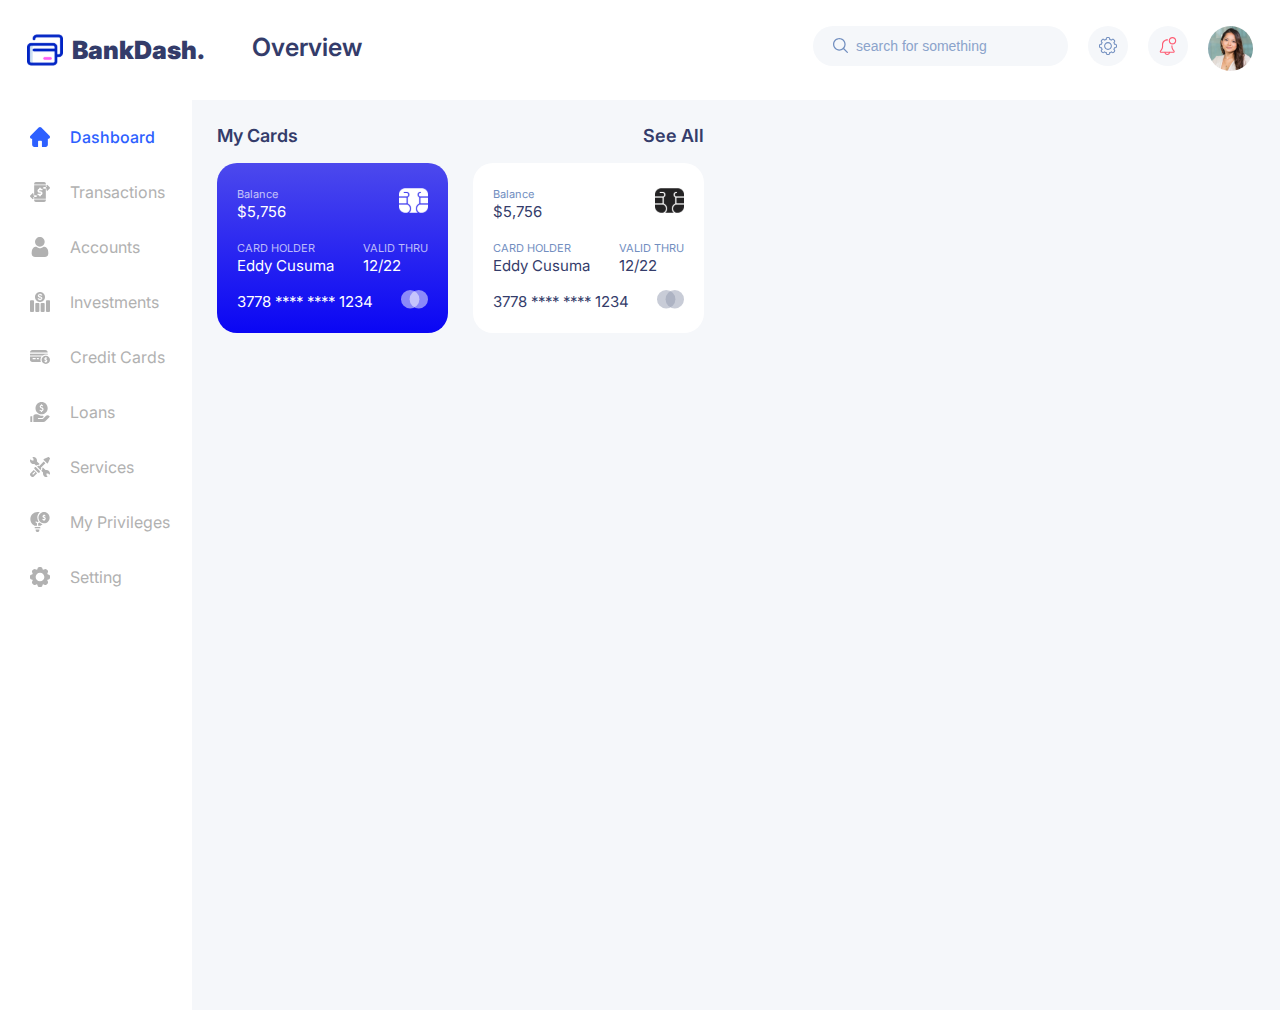
==== Transactions.html @ c6893254 "repeat: transcation ubdate" ====
<!DOCTYPE html>
<html lang="en">
<head>
    <link rel="preconnect" href="https://fonts.googleapis.com">
    <link rel="preconnect" href="https://fonts.gstatic.com" crossorigin>
    <link href="https://fonts.googleapis.com/css2?family=Inter:wght@100;200;400;500;600;700;800&family=Mulish:wght@200&display=swap" rel="stylesheet">
    <meta charset="UTF-8">
    <meta name="viewport" content="width=device-width, initial-scale=1.0">
    <title>Document</title>
    <link rel="stylesheet" href="index.css"/>
</head>
<body>
    <header>
        <section class="section-header">
            <div class="header">
                <div class="logo"><img src="./images/bangdashlogo.svg" alt="logo">BankDash.</div>
                <div>Overview</div>
            </div>
            <div class="header-group">
                <div class="search">
                    <div><img src="./images/micro-logo.svg" alt="micro"/><input type="search" value="search for something"/></div>
                </div>
                <div class="ellipse">
                    <div><a href="#"><img src="./images/settings.svg" alt="setting"/></a> </div>
                </div>
                <div class="ellipse">
                    <div><a href="#"><img src="./images/notification.svg" alt="notivication"/></a> </div>
                </div>
                <div class="women-image"><img src="./images/pexels-christina-morillo-1181690 1.png"/></div>
            </div>
        </section>
    </header>
    <section class="main-display">
        <aside class="navbar">
            <div><a href="#"><img src="./images/home 2.svg"/>Dashboard</a></div>
            <div class="menu-logo"><a href="./Transactions.html"><img src="./images/1.svg"/>Transactions</a></div>
            <div class="menu-logo"><a href="#"><img src="./images/2.svg"/>Accounts</a></div>
            <div class="menu-logo"><a href="#"><img src="./images/3.svg"/>Investments</a></div>
            <div class="menu-logo"><a href="#"><img src="./images/4.svg"/>Credit Cards</a></div>
            <div class="menu-logo"><a href="#"><img src="./images/r5.svg"/>Loans</a></div>
            <div class="menu-logo"><a href="#"><img src="./images/r6.svg"/>Services</a></div>
            <div class="menu-logo"><a href="#"><img src="./images/r7.svg"/>My Privileges</a></div>
            <div class="menu-logo"><a href="#"><img src="./images/8.svg"/>Setting</a></div>
        </aside>
        <div class="dash-board">
            <div class="dash-board__galery">
                <div class="dash-board__galery__box">
                    <div class="dash-board__galery__box__cards">
                        <div class="dash-board__galery__box__cards__name">
                            <div class="font-style">My Cards</div>
                            <div class="font-style">See All</div> 
                        </div>
                        <div class="dash-board__galery__box__cards__card">  
                            <div class="dash-board__galery__box__cards blue-card">
                                <div class="dash-board__galery__box__cards__decoration">
                                    <div class="card-text"><span class="small-text">Balance</span></br>$5,756</div>
                                    <div><img src="./images/Chip_Card.svg" alt="chip-card"/></div>
                                </div>
                                <div class="dash-board__galery__box__cards__decoration">
                                    <div class="card-text"><span class="small-text">CARD HOLDER</span><br />Eddy Cusuma</div>
                                    <div class="card-text"><span class="small-text">VALID THRU</span><br />12/22</div>
                                </div>
                                <div class="dash-board__galery__box__cards__decoration">
                                    <div class="card-text">3778 **** **** 1234</div>
                                    <div><img src="./images/gray-box.svg"/></div>
                                </div>
                            </div>

                            <div class="dash-board__galery__box__cards white-card">
                                <div class="dash-board__galery__box__cards__decoration">
                                    <div class="card-text-two"><span class="small-text-two">Balance</span></br>$5,756</div>
                                    <div><img src="./images/Chip_Card-black.svg" alt="chip-card"/></div>
                                </div>
                                <div class="dash-board__galery__box__cards__decoration">
                                    <div class="card-text-two"><span class="small-text-two">CARD HOLDER</span><br />Eddy Cusuma</div>
                                    <div class="card-text-two"><span class="small-text-two">VALID THRU</span><br />12/22</div>
                                </div>
                                <div class="dash-board__galery__box__cards__decoration">
                                    <div class="card-text-two">3778 **** **** 1234</div>
                                    <div><img src="./images/gray-box2.svg"/></div>
                                </div>
                            </div>
                        </div>
                    </div>
                </div>
    </section>
---- index.css ----
* {
    padding: 0;
    margin: 0;
    box-sizing: border-box;
}
/* general commands */
html {
    font-family: 'Inter', sans-serif;
    
}
.green-text {
    color: #41D4A8;
}
.dash-board__deposit__box__inside .blue-logo {
    background-color: #E7EDFF;
    background-image: url("./images/deposit-logo2.svg");
}
.dash-board__deposit__box__inside .green-logo {
    background-color: #DCFAF8;
    background-image: url("./images/deposit-logo3.svg");
}
.font-style {
    font-weight: 600;
    color: #343C6A;
    font-size: 18px;
    
}
.small-text-two {
    font-size: 11px;
    font-weight: 400;
    color: #718EBF;
}

.card-text-two {
    color: #343C6A;
    font-size: 15px;
}
.small-text {
    font-size: 11px;
    font-weight: 400;
    color: rgba(255, 255, 255, 0.7);
}
.card-text {
    color: #FFF;
    font-size: 15px;
}
.deposit-logo {
    width: 40px;
    height: 40px;
    border-radius: 50%;
}

/* section header */
.section-header {
    width: 100%;
    height: 100px;
    display: flex;
    align-items: center;
    justify-content: space-between;
    padding-left: 27px;
    padding-right: 27px;
    flex-wrap: wrap;
    
}
.header {
    display: flex;
    gap: 47px;
}
.header .logo {
    font-size: 25px;
    color: #343C6A;
    font-weight: 900;
    display: flex;
    align-items: center;
    gap: 9px;
}
.header div {
    color: #343C6A;
    font-weight: 600;
    font-size: 25px;

}
.header-group {
    display: flex;
    gap: 20px;
}
.search {
    width: 255px;
    height: 40px;
    border-radius: 40px;
    padding-left: 20px;
    background-color: #F5F7FA;
    display: flex;
    align-items: center;
    color: #8BA3CB;
}
.search div {
    display: flex;
    align-items: center;
    gap: 7px;
}
.search div input {
    border: none;
    background-color: #F5F7FA;
    color: #8BA3CB;
    font-size: 14px;
    font-weight: 500;
}
.ellipse {
    width: 40px;
    height: 40px;
    border-radius: 50%;
    background-color: #F5F7FA;
    display: flex;
    align-items: center;
    justify-content: center;
}
.ellipse div img {
    display: flex;
    align-items: center;
    justify-content: center;
}
.women-image img {
    border-radius: 50%; 
}
/* section navbar  */
.main-display {
    display: flex;
    background-color: #F5F7FA;
}
.navbar {
    width: 230px;
    display: flex;
    flex-direction: column;
    justify-items: center;
    gap: 35px;
    padding-left: 30px;
    background-color: white;
}
.navbar div:nth-child(1) a {
    margin-top: 27px;
    color: #2D60FF;
    font-weight: 500;
    text-decoration: none;
    display: flex;
    align-items: center;
    gap: 20px;
}
.menu-logo a {
    display: flex;
    align-items: center;
    text-decoration: none;
    gap: 20px;
    color: #B1B1B1;
}
.dash-board {
    width: 100%;
    height: 860px;
    background-color: #F5F7FA;
    margin: 25px;
    display: flex;
    flex-direction: column;
}
.dash-board__galery {
    display: flex;
    justify-content: space-between;
    flex-wrap: wrap;
}
.dash-board__galery__box {
    display: flex;
}
.dash-board__galery__box__cards {
    display: flex;
    flex-direction: column;
    flex-wrap: wrap;
    justify-content: space-between;
    width: 487px;
    height: 208px;   
}
.dash-board__galery__box__cards__name {
    display: flex;
    justify-content: space-between;
}
.dash-board__galery__box__cards__card {
    display: flex;
    justify-content: space-between;
    flex-wrap: wrap;
    
}
/* general commands */
.blue-card {
    width: 231px;
    height: 170px;
    background: linear-gradient(#4C49ED,#0A06F4);
    border-radius: 20px;
    padding: 20px;
}
.white-card {
    width: 231px;
    height: 170px;
    background-color: #FFFFFF;
    border-radius: 20px;
    padding: 20px; 
}
.dash-board__galery__box__cards__decoration {
    display: flex;
    justify-content: space-between;
    align-items: center;

}
.dash-board__galery__box__cards__decoration div {
    font-size: 15px;
}
.dash-board__deposit {
    width: 255px;
    height: 210px;
    background-color: #F5F7FA;
    display: flex;
    flex-direction: column;
    justify-content: space-between; 
     
}
.dash-board__deposit__box {
    width: 100%;
    height: 170px;
    border-radius: 20px;
    background-color: white;
    padding: 15px;
    display: flex;
    flex-direction: column;
    gap: 12px;
}
.deposit-logo {
    background-color: #FFF5D9;
    background-image: url("./images/deposit-logo1.svg");
    background-repeat: no-repeat;
    background-position: center;

}
.dash-board__deposit__box__inside {
    display: flex;
    align-items: center;
    gap: 8px;
    
}
.small-text-deposit {
    font-size: 13px;
    font-weight: 500;
    
}
.small-text-deposit span {
    font-size: 12px;
    color: #718EBF;
    font-weight: 400;
}
.small-text-deposit__red {
    font-size: 13px;
    color: #FF4B4A;
    font-weight: 500;
    margin-left: 10px;
    
}
.dash-board__deposit__box__inside .green-text {
    color: #41D4A8;

}
.dash-board__deposit__box__inside .blue-background-logo {
    background-color: #FFF5D9;
    background-image: url("./images/deposit-logo2.svg");
    background-repeat: no-repeat;
    background-position: center; 
}
.dash-board__activity {
    width: 490px;
    height: 300px;
    display: flex;
    flex-direction: column;
    justify-content: space-between;
}
.dash-board__activity .font-style {
    margin: 0;
    font-size: 18px;
    font-weight: 600;
}
.dash-board__activity__statistic {
    background-color: white;
}
.dash-board__activity-statistic-box {
    background-color: white;
    border-radius: 20px;
    width: 100%;
    height: 261px;
    padding: 20px;
    display: flex;
    flex-direction: column;
    align-content: space-between;
}
.dash-board__activity-statistic-box__bulet {
    display: flex;
    flex-direction: row-reverse;
    gap: 25px;
}
.dash-board__activity-statistic-box__bulet .small-text {
    display: flex;
    align-items: center;
    color: #718EBF;
    font-size: 13px;
    gap: 10px;
}
.dash-board__activity-statistic-box__bulet .small-text div {
    width: 12px;
    height: 12px;
    border-radius: 50px;
    background-color: #16DBCC;
    display: flex;
    gap: 10px;
}
#small-bulet {
    background-color: #FF82AC;
}
.Expense-Statistics {
    width: 255px;
    height: 300px;
    display: flex;
    gap: 16px;
    flex-direction: column;
}
.dash-board-activity-and-expensive {
    display: flex;
    justify-content: space-between;
    margin-top: 20px;
    flex-wrap: wrap;
}
.investment {
    width: 100%;
    height: 260px;
    margin-top: 3px;
    background-color: white;
    border-radius: 20px;
    display: flex;
    align-items: center;
    justify-content: center;
}
.conteiner {
    display: flex;
    margin-top: 16px;
    justify-content: space-between;
}
.quick-transfer {
    background-color: white;
    width: 305px;
    height: 220px;
    border-radius: 20px;
    padding: 15px;
    display: flex;
    flex-direction: column;
    align-items: center;
    justify-content: space-between;
}
.conteiner-item-list {
    margin-top: 15px;
    display: flex;
    gap: 15px;
    justify-content: flex-start;
}
.isari {
    width: 40px;
    height: 40px;
    border-radius: 40px;
    box-shadow: 5px 5px 18px -2px rgba(231, 228, 232, 0.80);
    display: flex;
    align-items: center;
    justify-content: center;
}
.conteiner-item-isari {
    height: 93px;
    display: flex;
    align-items: center;
    justify-content: center;
}
.conteiner-item {
    width: 60px;
    height: 93px;
    display: flex;
    flex-direction: column;
    align-items: center;
    justify-content: space-between;
}
.font-style-2 {
    font-size: 12px;
    font-weight: 400;
}
.gray-font-style {
    font-size: 12px;
    font-weight: 400;
    color: #718EBF;
}
.conteiner-item-gap {
    display: flex;
    flex-direction: column;
    align-items: center;
}
.conteiner-names-item {
    display: flex;
    justify-content: space-between;
}
.conteiner-names-item .font-style {
    margin-top: 15px;
}
.write-amount {
    width: 265px;
    height: 40px;
    border-radius: 20px;
    display: flex;
    align-items: center;
    justify-content: space-between;
}
.send-item {
    width: 168px;
    height: 100%;
    border-radius: 20px;
    padding-left: 13px;
    background-color: #EDF1F7;
    display: flex;
    align-items: center;
    justify-content: space-between;
}
.button-send {
    background-color: #1814F3;
    border-radius: 50px;
    width: 100px;
    height: 40px;
    display: flex;
    align-items: center;
    justify-content: center;
    gap: 9px;
}
.white-font-style {
    font-size: 13px;
    color: white;
    font-weight: 500;
}
.balance-history {
    width:  423px;
    height: 220px;
    border-radius: 20px;
}
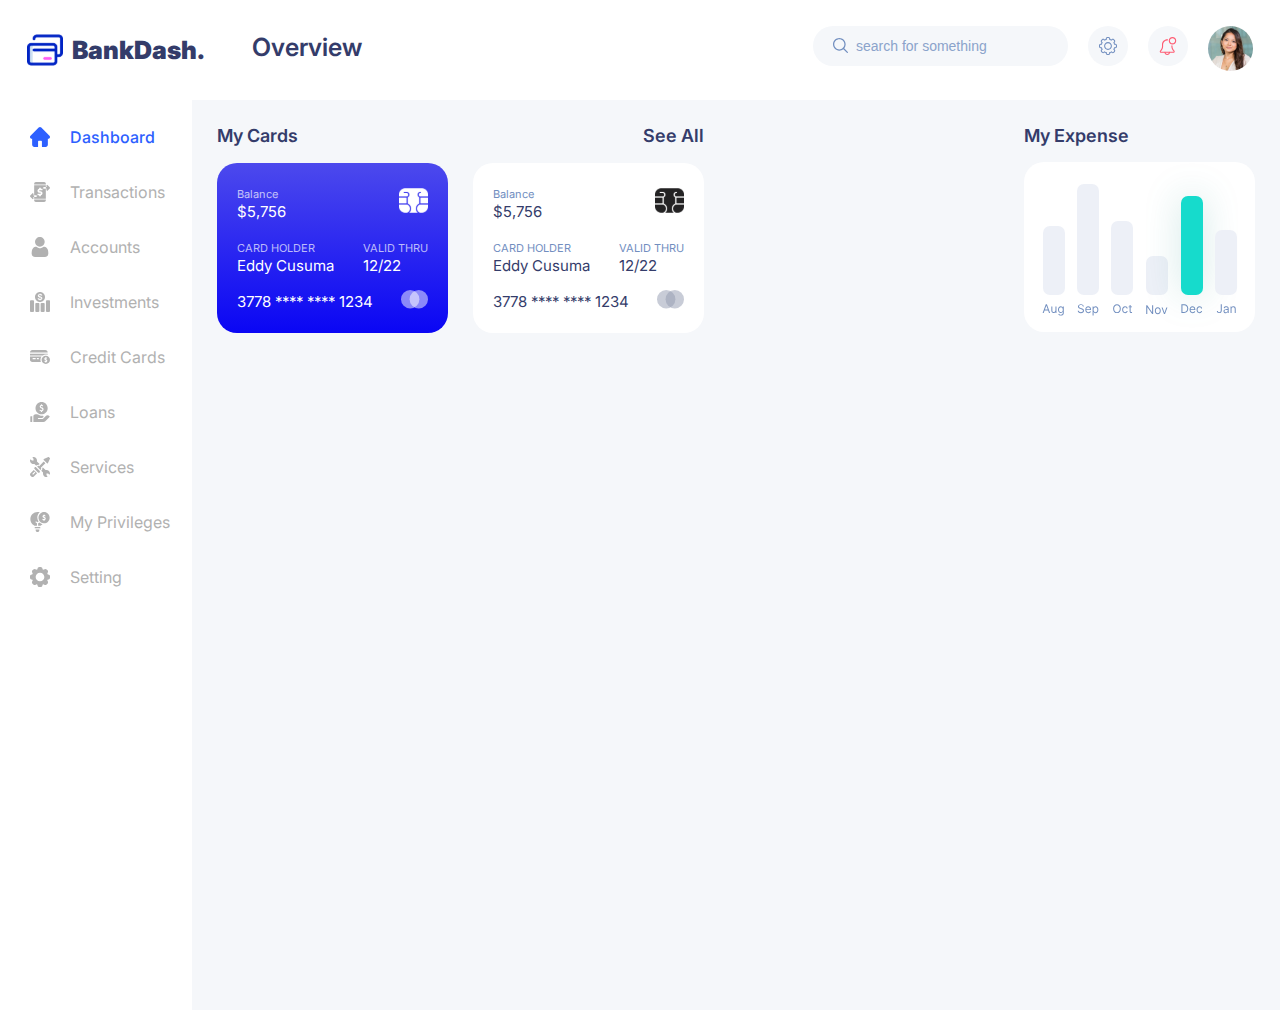
==== commit bd7f2c59: "repeat:  another section" ====
--- a/Transactions.html
+++ b/Transactions.html
@@ -33,7 +33,7 @@
     <section class="main-display">
         <aside class="navbar">
             <div><a href="#"><img src="./images/home 2.svg"/>Dashboard</a></div>
-            <div class="menu-logo"><a href="./Transactions.html"><img src="./images/1.svg"/>Transactions</a></div>
+            <div class="menu-logo blue-color"><a href="./Transactions.html"><img  src="./images/1.svg"/>Transactions</a></div>
             <div class="menu-logo"><a href="#"><img src="./images/2.svg"/>Accounts</a></div>
             <div class="menu-logo"><a href="#"><img src="./images/3.svg"/>Investments</a></div>
             <div class="menu-logo"><a href="#"><img src="./images/4.svg"/>Credit Cards</a></div>
@@ -83,4 +83,16 @@
                         </div>
                     </div>
                 </div>
+                <div class="conteiner__expensive">
+                    <div class="conteiner__expensive__text">My Expense</div>
+                    <div class="conteiner__expensive__card">
+                        <div class="conteiner__expensive__card__img">
+                            <img src="./image2/expense.svg"/>
+                        </div>
+                    </div>
+        
+                </div>
+            </div>
+            <div></div>
+        </div>
     </section>--- a/index.css
+++ b/index.css
@@ -445,3 +445,27 @@
     height: 220px;
     border-radius: 20px;
 } 
+/* ========another trancaction styles======== */
+.conteiner__expensive {
+    display: flex;
+    flex-direction: column;
+    gap: 16px;
+}
+
+.conteiner__expensive__text {
+    font-size: 18px;
+    color: #343C6A;
+    font-weight: 600;
+}
+.conteiner__expensive__card {
+    width: 231px;
+    height: 170px;
+    background-color: white;
+    border-radius: 20px;
+    display: flex;
+    align-items: center;
+    justify-content: center;
+}
+.blue-color {
+    color: #2D60FF;
+}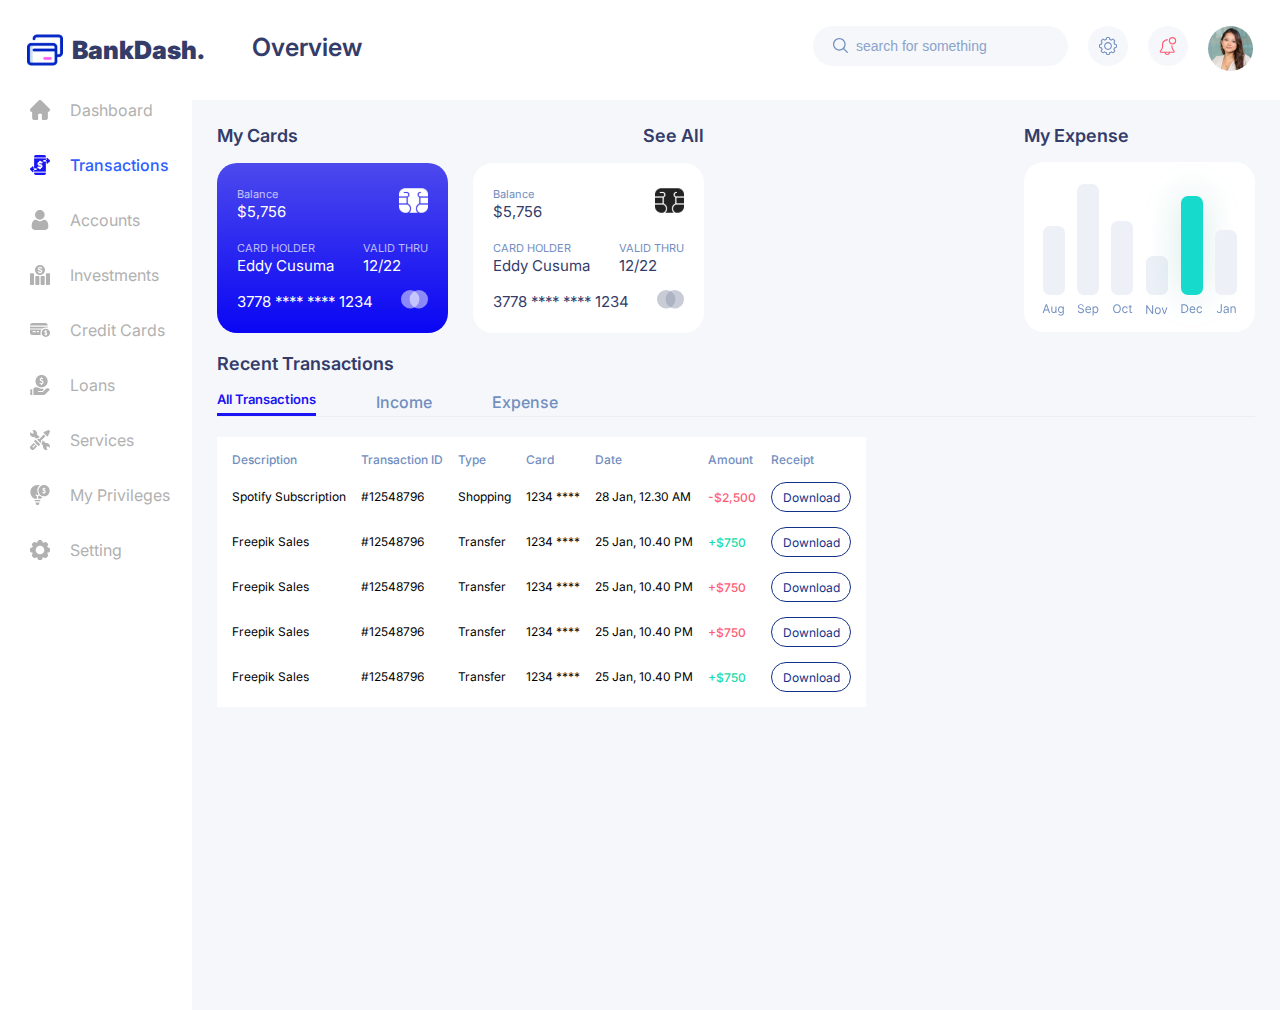
==== commit 0ee4f9da: "build" ====
--- a/Transactions.html
+++ b/Transactions.html
@@ -32,8 +32,8 @@
     </header>
     <section class="main-display">
         <aside class="navbar">
-            <div><a href="#"><img src="./images/home 2.svg"/>Dashboard</a></div>
-            <div class="menu-logo blue-color"><a href="./Transactions.html"><img  src="./images/1.svg"/>Transactions</a></div>
+            <div class="menu-logo"> <a href="./index.html"><img src="./images/house-black.png"/>Dashboard</a></div>
+            <div class="blue__color__main__text"><a href="./Transactions.html"><img  src="./images/blue-tran.png"/>Transactions</a></div>
             <div class="menu-logo"><a href="#"><img src="./images/2.svg"/>Accounts</a></div>
             <div class="menu-logo"><a href="#"><img src="./images/3.svg"/>Investments</a></div>
             <div class="menu-logo"><a href="#"><img src="./images/4.svg"/>Credit Cards</a></div>
@@ -93,6 +93,77 @@
         
                 </div>
             </div>
-            <div></div>
+            <div>
+                <div class="font-two">Recent Transactions</div>
+                <div class="text__all">
+                    <div class="purple__text">All Transactions</div>
+                    <div>Income</div>
+                    <div>Expense</div>
+                </div>
+                <div class="conteiner__table">
+                    <table class="conteiner__table__in" cellspacing="15">
+                        <thead>
+                            <tr>
+                                <td class="skyblue-color">Description</td>
+                                <td class="skyblue-color">Transaction ID</td>
+                                <td class="skyblue-color">Type</td>
+                                <td class="skyblue-color">Card</td>
+                                <td class="skyblue-color">Date</td>
+                                <td class="skyblue-color">Amount</td>
+                                <td class="skyblue-color">Receipt</td>
+                            </tr>
+                        </thead>
+                        <tbody>
+                            <tr>
+                                <td class="small__text__pixel">Spotify Subscription</td>
+                                <td class="small__text__pixel">#12548796</td>
+                                <td class="small__text__pixel">Shopping</td>
+                                <td class="small__text__pixel">1234 ****</td>
+                                <td class="small__text__pixel">28 Jan, 12.30 AM</td>
+                                <td class="transaction__red">-$2,500</td>
+                                <td class="download--clic">Download</td>
+                            </tr>
+                            <tr>
+                                <td class="small__text__pixel">Freepik Sales</td>
+                                <td class="small__text__pixel">#12548796</td>
+                                <td class="small__text__pixel">Transfer</td>
+                                <td class="small__text__pixel">1234 ****</td>
+                                <td class="small__text__pixel">25 Jan, 10.40 PM</td>
+                                <td class="transaction__green">+$750</td>
+                                <td class="download--clic">Download</td>
+                            </tr>
+                            <tr>
+                                <td class="small__text__pixel">Freepik Sales</td>
+                                <td class="small__text__pixel">#12548796</td>
+                                <td class="small__text__pixel">Transfer</td>
+                                <td class="small__text__pixel">1234 ****</td>
+                                <td class="small__text__pixel">25 Jan, 10.40 PM</td>
+                                <td class="transaction__red">+$750</td>
+                                <td class="download--clic">Download</td>
+                            </tr>
+                            <tr>
+                                <td class="small__text__pixel">Freepik Sales</td>
+                                <td class="small__text__pixel">#12548796</td>
+                                <td class="small__text__pixel">Transfer</td>
+                                <td class="small__text__pixel">1234 ****</td>
+                                <td class="small__text__pixel">25 Jan, 10.40 PM</td>
+                                <td class="transaction__red">+$750</td>
+                                <td class="download--clic">Download</td>
+                            </tr>
+                            <tr>
+                                <td class="small__text__pixel">Freepik Sales</td>
+                                <td class="small__text__pixel">#12548796</td>
+                                <td class="small__text__pixel">Transfer</td>
+                                <td class="small__text__pixel">1234 ****</td>
+                                <td class="small__text__pixel">25 Jan, 10.40 PM</td>
+                                <td class="transaction__green">+$750</td>
+                                <td class="download--clic">Download</td>
+                            </tr>
+                        </tbody>
+                        <tfoot></tfoot>
+                    </table>
+
+                </div>
+            </div>
         </div>
     </section>--- a/index.css
+++ b/index.css
@@ -137,8 +137,8 @@
     padding-left: 30px;
     background-color: white;
 }
-.navbar div:nth-child(1) a {
-    margin-top: 27px;
+
+.blue__color__main__text a {
     color: #2D60FF;
     font-weight: 500;
     text-decoration: none;
@@ -146,6 +146,7 @@
     align-items: center;
     gap: 20px;
 }
+
 .menu-logo a {
     display: flex;
     align-items: center;
@@ -468,4 +469,69 @@
 }
 .blue-color {
     color: #2D60FF;
-}+}
+.conteiner__table {
+    
+}
+.conteiner__table__in {
+    background-color: white; 
+    margin-top: 20px;
+}
+.conteiner__table table {
+    text-align: left;
+}
+.skyblue-color {
+    color: #718EBF;
+    font-size: 12px;
+    font-weight: 500;
+}
+.small__text__pixel {
+    font-size: 12px;
+    font-weight: 400;
+    line-height: 14px;
+}
+.download--clic {
+    width: 80px;
+    height: 30px;
+    border-radius: 50px;
+    border: 1px solid #123288;
+    color: #123288;
+    font-size: 12px;
+    font-weight: 400;
+    display: flex;
+    align-items: center;
+    justify-content: center;
+}
+.transaction__red {
+    color: #FE5C73;
+    font-size: 12px;
+    font-weight: 500;
+
+}
+.transaction__green {
+    color: #16DBAA;
+    font-size: 12px;
+    font-weight: 500;
+}
+.font-two {
+    font-weight: 600;
+    color: #343C6A;
+    font-size: 18px;
+    margin-top: 20px;
+}
+.text__all {
+    display: flex;
+    height: 25px;
+    gap: 60px;
+    font-weight: 500;
+    margin-top: 18px;
+    color: #718EBF;
+    border-bottom: 1px solid #EBEEF2;
+}
+.purple__text {
+    color: #1814F3;
+    border-bottom: 3px solid #1814F3;
+    font-size: 13px;
+    font-weight: 600;
+    line-height: 15.73px;
+}
